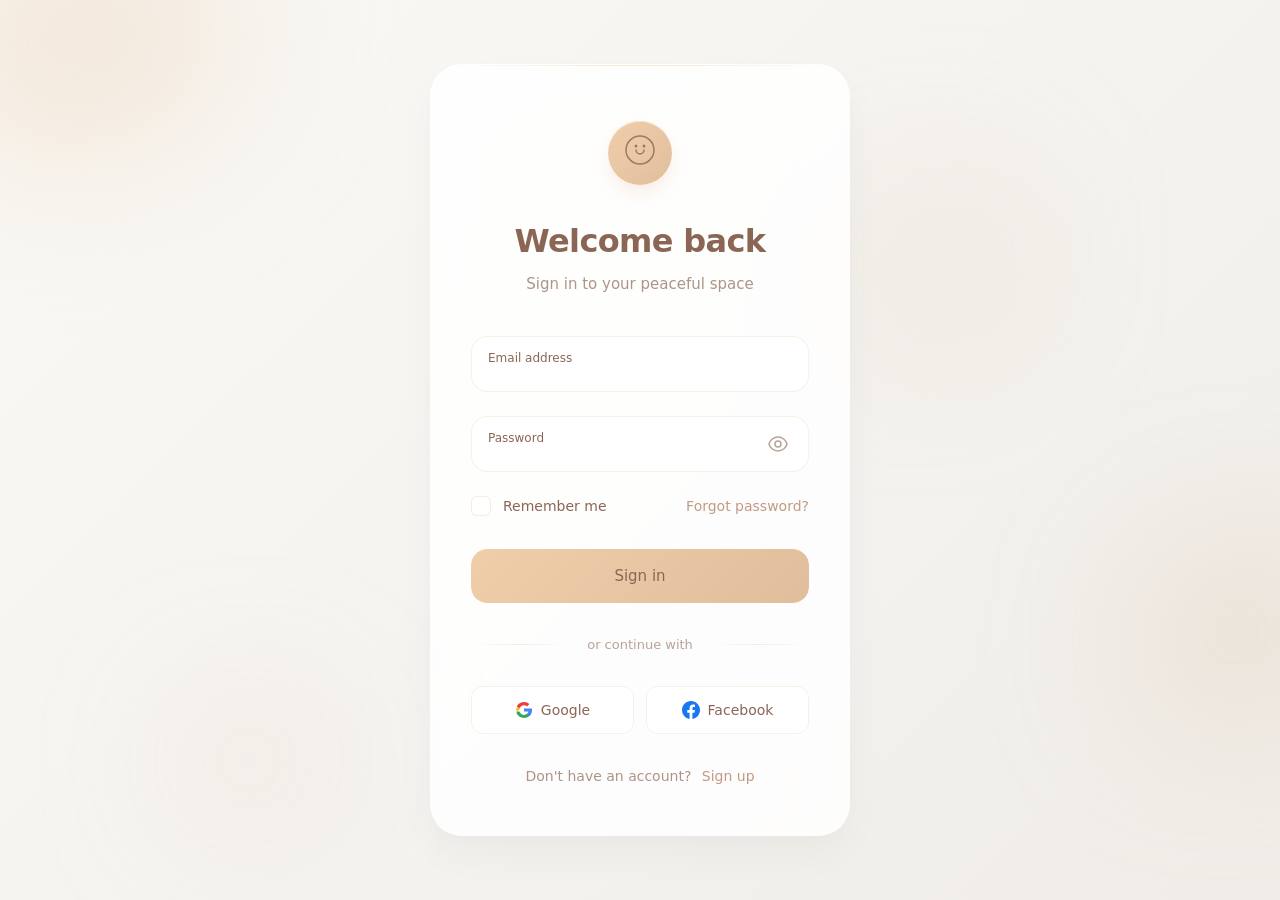
==== login/login.html @ d7a2d913 "Rename index.html to login.html" ====
<!DOCTYPE html>
<html lang="en">
<head>
    <meta charset="UTF-8">
    <meta name="viewport" content="width=device-width, initial-scale=1.0">
    <title>Soft Minimalism Login</title>
    <meta name="description" content="Warm minimalism login form with organic curves and gentle press feedback.">
    <meta name="author" content="Aigars Silkalns / Colorlib">
    <link rel="canonical" href="https://puikinsh.github.io/login-forms/forms/soft-minimalism/">
    <link rel="icon" type="image/svg+xml" href="data:image/svg+xml,<svg xmlns='http://www.w3.org/2000/svg' viewBox='0 0 100 100'><circle cx='50' cy='50' r='48' fill='%236366f1'/><text x='50' y='68' font-size='60' text-anchor='middle' fill='white' font-family='system-ui,sans-serif'>L</text></svg>">
    <meta property="og:type" content="website">
    <meta property="og:title" content="Soft Minimalism Login Form">
    <meta property="og:description" content="Warm minimalism login form with organic curves and gentle press feedback.">
    <meta property="og:url" content="https://puikinsh.github.io/login-forms/forms/soft-minimalism/">
    <meta property="og:image" content="https://puikinsh.github.io/login-forms/assets/screenshots/soft-minimalism.png">
    <meta name="twitter:card" content="summary_large_image">
    <meta name="twitter:title" content="Soft Minimalism Login Form">
    <meta name="twitter:description" content="Warm minimalism login form with organic curves and gentle press feedback.">
    <meta name="twitter:image" content="https://puikinsh.github.io/login-forms/assets/screenshots/soft-minimalism.png">
    <link rel="stylesheet" href="style.css">
</head>
<body>
    <div class="soft-background">
        <div class="floating-shapes">
            <div class="soft-blob blob-1"></div>
            <div class="soft-blob blob-2"></div>
            <div class="soft-blob blob-3"></div>
            <div class="soft-blob blob-4"></div>
        </div>
    </div>

    <div class="login-container">
        <div class="soft-card">
            <div class="comfort-header">
                <div class="gentle-logo">
                    <div class="logo-circle">
                        <div class="comfort-icon">
                            <svg width="32" height="32" viewBox="0 0 32 32" fill="none">
                                <path d="M16 2C8.3 2 2 8.3 2 16s6.3 14 14 14 14-6.3 14-14S23.7 2 16 2z" fill="none" stroke="currentColor" stroke-width="1.5"/>
                                <path d="M12 16a4 4 0 108 0" stroke="currentColor" stroke-width="1.5" stroke-linecap="round"/>
                                <circle cx="12" cy="12" r="1.5" fill="currentColor"/>
                                <circle cx="20" cy="12" r="1.5" fill="currentColor"/>
                            </svg>
                        </div>
                        <div class="gentle-glow"></div>
                    </div>
                </div>
                <h1 class="comfort-title">Welcome back</h1>
                <p class="gentle-subtitle">Sign in to your peaceful space</p>
            </div>
            
            <form class="comfort-form" id="loginForm" novalidate>
                <div class="soft-field">
                    <div class="field-container">
                        <input type="email" id="email" name="email" required autocomplete="email">
                        <label for="email">Email address</label>
                        <div class="field-accent"></div>
                    </div>
                    <span class="gentle-error" id="emailError"></span>
                </div>

                <div class="soft-field">
                    <div class="field-container">
                        <input type="password" id="password" name="password" required autocomplete="current-password">
                        <label for="password">Password</label>
                        <button type="button" class="gentle-toggle" id="passwordToggle" aria-label="Toggle password visibility">
                            <div class="toggle-icon">
                                <svg class="eye-open" width="20" height="20" viewBox="0 0 20 20" fill="none">
                                    <path d="M10 3c-4.5 0-8.3 3.8-9 7 .7 3.2 4.5 7 9 7s8.3-3.8 9-7c-.7-3.2-4.5-7-9-7z" stroke="currentColor" stroke-width="1.5" fill="none"/>
                                    <circle cx="10" cy="10" r="3" stroke="currentColor" stroke-width="1.5" fill="none"/>
                                </svg>
                                <svg class="eye-closed" width="20" height="20" viewBox="0 0 20 20" fill="none">
                                    <path d="M3 3l14 14M8.5 8.5a3 3 0 004 4m2.5-2.5C15 10 12.5 7 10 7c-.5 0-1 .1-1.5.3M10 13c-2.5 0-4.5-2-5-3 .3-.6.7-1.2 1.2-1.7" stroke="currentColor" stroke-width="1.5" stroke-linecap="round" stroke-linejoin="round"/>
                                </svg>
                            </div>
                        </button>
                        <div class="field-accent"></div>
                    </div>
                    <span class="gentle-error" id="passwordError"></span>
                </div>

                <div class="comfort-options">
                    <label class="gentle-checkbox">
                        <input type="checkbox" id="remember" name="remember">
                        <span class="checkbox-soft">
                            <div class="check-circle"></div>
                            <svg class="check-mark" width="12" height="10" viewBox="0 0 12 10" fill="none">
                                <path d="M1 5l3 3 7-7" stroke="currentColor" stroke-width="2" stroke-linecap="round" stroke-linejoin="round"/>
                            </svg>
                        </span>
                        <span class="checkbox-text">Remember me</span>
                    </label>
                    <a href="#" class="comfort-link">Forgot password?</a>
                </div>

                <button type="submit" class="comfort-button">
                    <div class="button-background"></div>
                    <span class="button-text">Sign in</span>
                    <div class="button-loader">
                        <div class="gentle-spinner">
                            <div class="spinner-circle"></div>
                        </div>
                    </div>
                    <div class="button-glow"></div>
                </button>
            </form>

            <div class="gentle-divider">
                <div class="divider-line"></div>
                <span class="divider-text">or continue with</span>
                <div class="divider-line"></div>
            </div>

            <div class="comfort-social">
                <button type="button" class="social-soft">
                    <div class="social-background"></div>
                    <svg width="18" height="18" viewBox="0 0 18 18" fill="none">
                        <path d="M9 7.4v3.2h4.6c-.2 1-.8 1.8-1.6 2.4v2h2.6c1.5-1.4 2.4-3.4 2.4-5.8 0-.6 0-1.1-.1-1.6H9z" fill="#4285F4"/>
                        <path d="M9 17c2.2 0 4-0.7 5.4-1.9l-2.6-2c-.7.5-1.6.8-2.8.8-2.1 0-3.9-1.4-4.6-3.4H1.7v2.1C3.1 15.2 5.8 17 9 17z" fill="#34A853"/>
                        <path d="M4.4 10.5c-.2-.5-.2-1.1 0-1.6V6.8H1.7c-.6 1.2-.6 2.6 0 3.8l2.7-2.1z" fill="#FBBC04"/>
                        <path d="M9 4.2c1.2 0 2.3.4 3.1 1.2l2.3-2.3C12.9 1.8 11.1 1 9 1 5.8 1 3.1 2.8 1.7 5.4l2.7 2.1C5.1 5.6 6.9 4.2 9 4.2z" fill="#EA4335"/>
                    </svg>
                    <span>Google</span>
                    <div class="social-glow"></div>
                </button>
                
                <button type="button" class="social-soft">
                    <div class="social-background"></div>
                    <svg width="18" height="18" viewBox="0 0 18 18" fill="#1877F2">
                        <path d="M18 9C18 4.03 13.97 0 9 0S0 4.03 0 9c0 4.49 3.29 8.21 7.59 9v-6.37H5.31V9h2.28V7.02c0-2.25 1.34-3.49 3.39-3.49.98 0 2.01.18 2.01.18v2.21h-1.13c-1.11 0-1.46.69-1.46 1.4V9h2.49l-.4 2.63H10.4V18C14.71 17.21 18 13.49 18 9z"/>
                    </svg>
                    <span>Facebook</span>
                    <div class="social-glow"></div>
                </button>
            </div>

            <div class="comfort-signup">
                <span class="signup-text">Don't have an account?</span>
                <a href="#" class="comfort-link signup-link">Sign up</a>
            </div>

            <div class="gentle-success" id="successMessage">
                <div class="success-bloom">
                    <div class="bloom-rings">
                        <div class="bloom-ring ring-1"></div>
                        <div class="bloom-ring ring-2"></div>
                        <div class="bloom-ring ring-3"></div>
                    </div>
                    <div class="success-icon">
                        <svg width="28" height="28" viewBox="0 0 28 28" fill="none">
                            <path d="M8 14l5 5 11-11" stroke="currentColor" stroke-width="2.5" stroke-linecap="round" stroke-linejoin="round"/>
                        </svg>
                    </div>
                </div>
                <h3 class="success-title">Welcome!</h3>
                <p class="success-desc">Taking you to your dashboard...</p>
            </div>
        </div>
    </div>

    <script src="../../shared/js/form-utils.js"></script>
    <script src="script.js"></script>
  
</body>
</html>
---- login/style.css ----
/* Soft Minimalism Login Form - Complete & Self-Contained */

* {
    margin: 0;
    padding: 0;
    box-sizing: border-box;
}

body {
    font-family: -apple-system, BlinkMacSystemFont, 'Segoe UI', Roboto, 'Inter', system-ui, sans-serif;
    background: linear-gradient(135deg, #faf9f6 0%, #f5f3f0 50%, #f0ede8 100%);
    min-height: 100vh;
    display: flex;
    align-items: center;
    justify-content: center;
    padding: 20px;
    line-height: 1.5;
    position: relative;
    overflow: hidden;
}

/* Soft Background */
.soft-background {
    position: fixed;
    top: 0;
    left: 0;
    width: 100%;
    height: 100%;
    z-index: 0;
    pointer-events: none;
}

.floating-shapes {
    position: absolute;
    width: 100%;
    height: 100%;
}

.soft-blob {
    position: absolute;
    border-radius: 50% 40% 60% 30%;
    background: linear-gradient(45deg, rgba(240, 206, 170, 0.4), rgba(224, 190, 156, 0.3));
    animation: softFloat 12s ease-in-out infinite;
    filter: blur(80px);
}

.blob-1 {
    width: 300px;
    height: 250px;
    top: -10%;
    left: -5%;
    animation-delay: 0s;
}

.blob-2 {
    width: 200px;
    height: 180px;
    top: 60%;
    right: -5%;
    animation-delay: -4s;
    background: linear-gradient(45deg, rgba(210, 180, 140, 0.3), rgba(195, 165, 125, 0.2));
}

.blob-3 {
    width: 180px;
    height: 160px;
    top: 20%;
    right: 20%;
    animation-delay: -8s;
    background: linear-gradient(45deg, rgba(230, 200, 160, 0.25), rgba(215, 185, 145, 0.2));
}

.blob-4 {
    width: 120px;
    height: 100px;
    bottom: 10%;
    left: 15%;
    animation-delay: -6s;
    background: linear-gradient(45deg, rgba(220, 190, 150, 0.3), rgba(205, 175, 135, 0.25));
}

@keyframes softFloat {
    0%, 100% {
        transform: translate(0, 0) rotate(0deg) scale(1);
        border-radius: 50% 40% 60% 30%;
    }
    25% {
        transform: translate(30px, -20px) rotate(90deg) scale(1.1);
        border-radius: 40% 60% 30% 50%;
    }
    50% {
        transform: translate(-20px, -30px) rotate(180deg) scale(0.9);
        border-radius: 60% 30% 50% 40%;
    }
    75% {
        transform: translate(-30px, 20px) rotate(270deg) scale(1.05);
        border-radius: 30% 50% 40% 60%;
    }
}

.login-container {
    width: 100%;
    max-width: 420px;
    position: relative;
    z-index: 1;
}

.soft-card {
    background: rgba(255, 255, 255, 0.85);
    -webkit-backdrop-filter: blur(20px);
    backdrop-filter: blur(20px);
    border-radius: 32px;
    padding: 48px 40px;
    box-shadow: 
        0 20px 40px rgba(0, 0, 0, 0.03),
        0 8px 24px rgba(0, 0, 0, 0.02),
        inset 0 1px 0 rgba(255, 255, 255, 0.8);
    border: 1px solid rgba(255, 255, 255, 0.4);
    position: relative;
    overflow: hidden;
}

.soft-card::before {
    content: '';
    position: absolute;
    top: 0;
    left: 0;
    right: 0;
    height: 1px;
    background: linear-gradient(90deg, transparent, rgba(240, 206, 170, 0.5), transparent);
}

.comfort-header {
    text-align: center;
    margin-bottom: 40px;
}

.gentle-logo {
    position: relative;
    width: 80px;
    height: 80px;
    margin: 0 auto 24px;
    display: flex;
    align-items: center;
    justify-content: center;
}

.logo-circle {
    position: relative;
    width: 64px;
    height: 64px;
    background: linear-gradient(135deg, #f0ceaa, #e0be9c);
    border-radius: 50%;
    display: flex;
    align-items: center;
    justify-content: center;
    box-shadow: 
        0 8px 16px rgba(240, 206, 170, 0.3),
        inset 0 1px 0 rgba(255, 255, 255, 0.4);
    animation: gentleBreathe 4s ease-in-out infinite;
}

@keyframes gentleBreathe {
    0%, 100% {
        transform: scale(1);
        box-shadow: 0 8px 16px rgba(240, 206, 170, 0.3), inset 0 1px 0 rgba(255, 255, 255, 0.4);
    }
    50% {
        transform: scale(1.05);
        box-shadow: 0 12px 20px rgba(240, 206, 170, 0.4), inset 0 1px 0 rgba(255, 255, 255, 0.6);
    }
}

.comfort-icon {
    color: rgba(139, 102, 85, 0.8);
    position: relative;
    z-index: 2;
}

.gentle-glow {
    position: absolute;
    top: 0;
    left: 0;
    width: 100%;
    height: 100%;
    background: radial-gradient(circle, rgba(240, 206, 170, 0.3) 0%, transparent 70%);
    border-radius: 50%;
    animation: glowPulse 3s ease-in-out infinite;
}

@keyframes glowPulse {
    0%, 100% { opacity: 0.6; transform: scale(1); }
    50% { opacity: 0.8; transform: scale(1.1); }
}

.comfort-title {
    color: #8b6655;
    font-size: 2rem;
    font-weight: 600;
    margin-bottom: 8px;
    letter-spacing: -0.02em;
}

.gentle-subtitle {
    color: rgba(139, 102, 85, 0.7);
    font-size: 15px;
    font-weight: 400;
}

/* Soft Form Fields */
.soft-field {
    position: relative;
    margin-bottom: 24px;
}

.field-container {
    position: relative;
    background: rgba(255, 255, 255, 0.7);
    border: 1.5px solid rgba(240, 206, 170, 0.3);
    border-radius: 16px;
    overflow: hidden;
    transition: all 0.3s ease;
}

.field-container:focus-within {
    border-color: #f0ceaa;
    box-shadow: 0 0 0 3px rgba(240, 206, 170, 0.1);
    background: rgba(255, 255, 255, 0.9);
}

.soft-field input {
    width: 100%;
    background: transparent;
    border: none;
    padding: 18px 16px;
    color: #8b6655;
    font-size: 15px;
    font-weight: 400;
    outline: none;
    position: relative;
    z-index: 2;
    font-family: inherit;
}

.soft-field input::placeholder {
    color: transparent;
}

.soft-field label {
    position: absolute;
    left: 16px;
    top: 50%;
    transform: translateY(-50%);
    color: rgba(139, 102, 85, 0.6);
    font-size: 15px;
    font-weight: 400;
    pointer-events: none;
    transition: all 0.3s ease;
    z-index: 3;
}

.soft-field input:focus + label,
.soft-field input:not(:placeholder-shown) + label {
    top: 12px;
    font-size: 12px;
    color: #8b6655;
    transform: translateY(0);
    font-weight: 500;
}

.field-accent {
    position: absolute;
    bottom: 0;
    left: 0;
    width: 0;
    height: 2px;
    background: linear-gradient(90deg, #f0ceaa, #e0be9c);
    transition: width 0.3s ease;
    border-radius: 2px;
}

.field-container:focus-within .field-accent {
    width: 100%;
}

/* Password Toggle */
.soft-field:has(.gentle-toggle) input {
    padding-right: 56px;
}

.gentle-toggle {
    position: absolute;
    right: 12px;
    top: 50%;
    transform: translateY(-50%);
    background: none;
    border: none;
    cursor: pointer;
    z-index: 4;
    padding: 8px;
    border-radius: 12px;
    transition: all 0.2s ease;
}

.toggle-icon {
    width: 20px;
    height: 20px;
    color: rgba(139, 102, 85, 0.6);
    transition: color 0.2s ease;
}

.gentle-toggle:hover {
    background: rgba(240, 206, 170, 0.1);
}

.gentle-toggle:hover .toggle-icon {
    color: #8b6655;
}

.eye-closed {
    display: none;
}

.gentle-toggle.toggle-active .eye-open {
    display: none;
}

.gentle-toggle.toggle-active .eye-closed {
    display: block;
}

/* Comfort Options */
.comfort-options {
    display: flex;
    justify-content: space-between;
    align-items: center;
    margin-bottom: 32px;
    flex-wrap: wrap;
    gap: 16px;
}

.gentle-checkbox {
    display: flex;
    align-items: center;
    cursor: pointer;
    font-size: 14px;
    color: #8b6655;
    font-weight: 400;
}

.gentle-checkbox input[type="checkbox"] {
    display: none;
}

.checkbox-soft {
    width: 20px;
    height: 20px;
    margin-right: 12px;
    position: relative;
    display: flex;
    align-items: center;
    justify-content: center;
}

.check-circle {
    width: 100%;
    height: 100%;
    border: 1.5px solid rgba(240, 206, 170, 0.4);
    border-radius: 6px;
    background: rgba(255, 255, 255, 0.8);
    transition: all 0.3s ease;
    position: absolute;
}

.check-mark {
    color: transparent;
    transition: color 0.3s ease;
    position: relative;
    z-index: 1;
}

.gentle-checkbox input[type="checkbox"]:checked + .checkbox-soft .check-circle {
    background: linear-gradient(135deg, #f0ceaa, #e0be9c);
    border-color: #f0ceaa;
    box-shadow: 0 2px 4px rgba(240, 206, 170, 0.3);
}

.gentle-checkbox input[type="checkbox"]:checked + .checkbox-soft .check-mark {
    color: #8b6655;
}

.comfort-link {
    color: #c19a82;
    text-decoration: none;
    font-size: 14px;
    font-weight: 500;
    transition: all 0.2s ease;
    position: relative;
}

.comfort-link::after {
    content: '';
    position: absolute;
    bottom: -2px;
    left: 0;
    width: 0;
    height: 1px;
    background: #c19a82;
    transition: width 0.3s ease;
}

.comfort-link:hover::after {
    width: 100%;
}

.comfort-link:hover {
    color: #8b6655;
}

/* Comfort Button */
.comfort-button {
    width: 100%;
    background: transparent;
    color: #8b6655;
    border: none;
    border-radius: 16px;
    padding: 0;
    cursor: pointer;
    font-family: inherit;
    font-size: 15px;
    font-weight: 500;
    position: relative;
    margin-bottom: 32px;
    overflow: hidden;
    min-height: 54px;
    display: flex;
    align-items: center;
    justify-content: center;
    transition: all 0.3s ease;
}

.button-background {
    position: absolute;
    top: 0;
    left: 0;
    right: 0;
    bottom: 0;
    background: linear-gradient(135deg, #f0ceaa 0%, #e0be9c 100%);
    transition: all 0.3s ease;
    border-radius: 16px;
}

.comfort-button:hover {
    transform: translateY(-1px);
}

.comfort-button:hover .button-background {
    background: linear-gradient(135deg, #ebc49a 0%, #dbb88c 100%);
    box-shadow: 0 8px 16px rgba(240, 206, 170, 0.4);
}

.comfort-button:active {
    transform: translateY(0);
}

.button-text {
    position: relative;
    z-index: 2;
    transition: opacity 0.3s ease;
}

.button-loader {
    position: absolute;
    z-index: 2;
    opacity: 0;
    transition: opacity 0.3s ease;
}

.gentle-spinner {
    width: 20px;
    height: 20px;
    position: relative;
}

.spinner-circle {
    width: 100%;
    height: 100%;
    border: 2px solid rgba(139, 102, 85, 0.2);
    border-top: 2px solid #8b6655;
    border-radius: 50%;
    animation: gentleSpin 1s linear infinite;
}

@keyframes gentleSpin {
    0% { transform: rotate(0deg); }
    100% { transform: rotate(360deg); }
}

.comfort-button.loading .button-text {
    opacity: 0;
}

.comfort-button.loading .button-loader {
    opacity: 1;
}

.button-glow {
    position: absolute;
    top: -2px;
    left: -2px;
    right: -2px;
    bottom: -2px;
    background: linear-gradient(135deg, #f0ceaa, #e0be9c);
    border-radius: 18px;
    opacity: 0;
    filter: blur(8px);
    transition: opacity 0.3s ease;
    z-index: -1;
}

.comfort-button:hover .button-glow {
    opacity: 0.4;
}

/* Gentle Divider */
.gentle-divider {
    display: flex;
    align-items: center;
    margin: 32px 0;
    gap: 16px;
}

.divider-line {
    flex: 1;
    height: 1px;
    background: linear-gradient(90deg, transparent, rgba(240, 206, 170, 0.4), transparent);
}

.divider-text {
    color: rgba(139, 102, 85, 0.6);
    font-size: 13px;
    font-weight: 400;
}

/* Comfort Social */
.comfort-social {
    display: flex;
    gap: 12px;
    margin-bottom: 32px;
}

.social-soft {
    flex: 1;
    background: transparent;
    color: #8b6655;
    border: 1.5px solid rgba(240, 206, 170, 0.3);
    border-radius: 12px;
    padding: 0;
    cursor: pointer;
    font-family: inherit;
    font-size: 14px;
    font-weight: 400;
    display: flex;
    align-items: center;
    justify-content: center;
    gap: 8px;
    transition: all 0.3s ease;
    min-height: 48px;
    position: relative;
    overflow: hidden;
}

.social-background {
    position: absolute;
    top: 0;
    left: 0;
    right: 0;
    bottom: 0;
    background: rgba(255, 255, 255, 0.7);
    transition: all 0.3s ease;
}

.social-soft:hover {
    border-color: #f0ceaa;
    transform: translateY(-1px);
}

.social-soft:hover .social-background {
    background: rgba(240, 206, 170, 0.1);
}

.social-soft span,
.social-soft svg {
    position: relative;
    z-index: 2;
}

.social-glow {
    position: absolute;
    top: -1px;
    left: -1px;
    right: -1px;
    bottom: -1px;
    background: rgba(240, 206, 170, 0.3);
    border-radius: 13px;
    opacity: 0;
    filter: blur(6px);
    transition: opacity 0.3s ease;
    z-index: 0;
}

.social-soft:hover .social-glow {
    opacity: 1;
}

/* Comfort Signup */
.comfort-signup {
    text-align: center;
    font-size: 14px;
    color: rgba(139, 102, 85, 0.7);
}

.signup-text {
    margin-right: 6px;
}

.signup-link {
    font-weight: 500;
}

/* Gentle Error */
.gentle-error {
    color: #d97757;
    font-size: 13px;
    font-weight: 400;
    margin-top: 6px;
    opacity: 0;
    transform: translateY(-4px);
    transition: all 0.3s ease;
    position: relative;
    z-index: 5;
}

.gentle-error.show {
    opacity: 1;
    transform: translateY(0);
}

.soft-field.error .field-container {
    border-color: #d97757;
    background: rgba(217, 119, 87, 0.05);
}

.soft-field.error label {
    color: #d97757;
}

/* Gentle Success */
.gentle-success {
    display: none;
    text-align: center;
    padding: 40px 20px;
    opacity: 0;
    transform: translateY(20px);
    transition: all 0.4s ease;
}

.gentle-success.show {
    display: block;
    opacity: 1;
    transform: translateY(0);
}

.success-bloom {
    position: relative;
    width: 100px;
    height: 100px;
    margin: 0 auto 24px;
    display: flex;
    align-items: center;
    justify-content: center;
}

.bloom-rings {
    position: absolute;
    top: 0;
    left: 0;
    width: 100%;
    height: 100%;
}

.bloom-ring {
    position: absolute;
    border: 2px solid #f0ceaa;
    border-radius: 50%;
    animation: bloomExpand 1.2s ease-out forwards;
    opacity: 0;
}

.ring-1 {
    width: 60px;
    height: 60px;
    top: 20px;
    left: 20px;
    animation-delay: 0s;
}

.ring-2 {
    width: 80px;
    height: 80px;
    top: 10px;
    left: 10px;
    animation-delay: 0.2s;
}

.ring-3 {
    width: 100px;
    height: 100px;
    top: 0;
    left: 0;
    animation-delay: 0.4s;
}

@keyframes bloomExpand {
    0% { opacity: 0; transform: scale(0); }
    50% { opacity: 1; transform: scale(1.1); }
    100% { opacity: 0.6; transform: scale(1); }
}

.success-icon {
    position: relative;
    z-index: 2;
    color: #8b6655;
    animation: iconBloom 0.6s ease-out 0.6s forwards;
    opacity: 0;
}

@keyframes iconBloom {
    0% { opacity: 0; transform: scale(0); }
    100% { opacity: 1; transform: scale(1); }
}

.success-title {
    color: #8b6655;
    font-size: 1.25rem;
    font-weight: 600;
    margin-bottom: 8px;
    letter-spacing: -0.01em;
}

.success-desc {
    color: rgba(139, 102, 85, 0.7);
    font-size: 14px;
    font-weight: 400;
}

/* Mobile Responsive */
@media (max-width: 480px) {
    body {
        padding: 16px;
    }
    
    .soft-card {
        padding: 36px 28px;
        border-radius: 24px;
    }
    
    .comfort-title {
        font-size: 1.75rem;
    }
    
    .gentle-logo {
        width: 64px;
        height: 64px;
    }
    
    .logo-circle {
        width: 52px;
        height: 52px;
    }
    
    .comfort-options {
        flex-direction: column;
        align-items: flex-start;
        gap: 16px;
    }
    
    .comfort-social {
        flex-direction: column;
    }
    
    .floating-shapes {
        opacity: 0.5;
    }
    
    .soft-blob {
        filter: blur(60px);
    }
}
/* === Accessibility: keyboard focus indicators === */
/* Restores visible focus rings for keyboard users without affecting mouse interaction. */
:focus-visible {
    outline: 2px solid currentColor;
    outline-offset: 2px;
    border-radius: 4px;
}

/* Reduced motion: respect user preference. Animations defined per form will tone down. */
@media (prefers-reduced-motion: reduce) {
    *, *::before, *::after {
        animation-duration: 0.01ms !important;
        animation-iteration-count: 1 !important;
        transition-duration: 0.01ms !important;
        scroll-behavior: auto !important;
    }
}
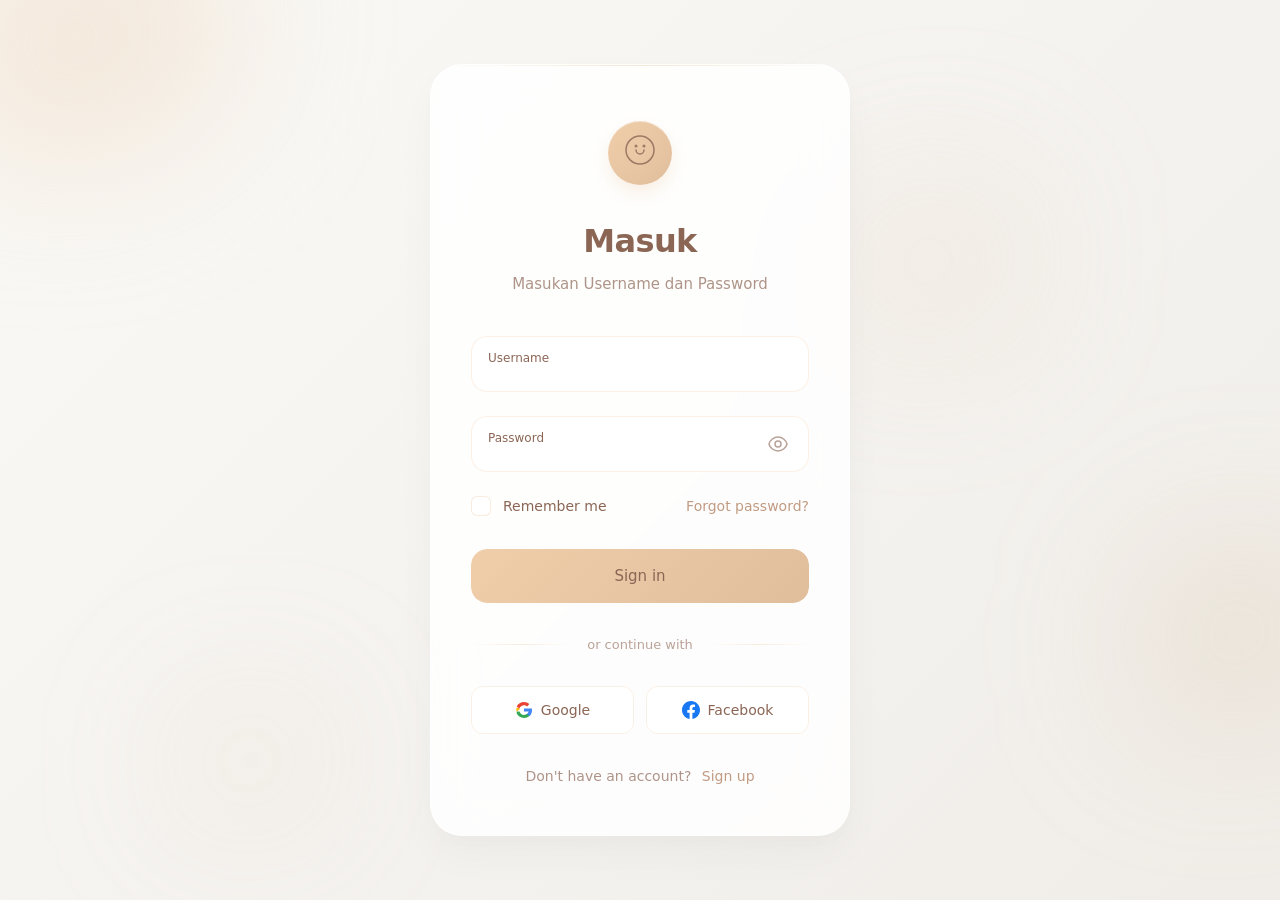
==== commit 879bb333: "Update login.html" ====
--- a/login/login.html
+++ b/login/login.html
@@ -3,7 +3,7 @@
 <head>
     <meta charset="UTF-8">
     <meta name="viewport" content="width=device-width, initial-scale=1.0">
-    <title>Soft Minimalism Login</title>
+    <title>Masuk Web</title>
     <meta name="description" content="Warm minimalism login form with organic curves and gentle press feedback.">
     <meta name="author" content="Aigars Silkalns / Colorlib">
     <link rel="canonical" href="https://puikinsh.github.io/login-forms/forms/soft-minimalism/">
@@ -45,15 +45,15 @@
                         <div class="gentle-glow"></div>
                     </div>
                 </div>
-                <h1 class="comfort-title">Welcome back</h1>
-                <p class="gentle-subtitle">Sign in to your peaceful space</p>
+                <h1 class="comfort-title">Masuk</h1>
+                <p class="gentle-subtitle">Masukan Username dan Password</p>
             </div>
             
             <form class="comfort-form" id="loginForm" novalidate>
                 <div class="soft-field">
                     <div class="field-container">
                         <input type="email" id="email" name="email" required autocomplete="email">
-                        <label for="email">Email address</label>
+                        <label for="email">Username</label>
                         <div class="field-accent"></div>
                     </div>
                     <span class="gentle-error" id="emailError"></span>
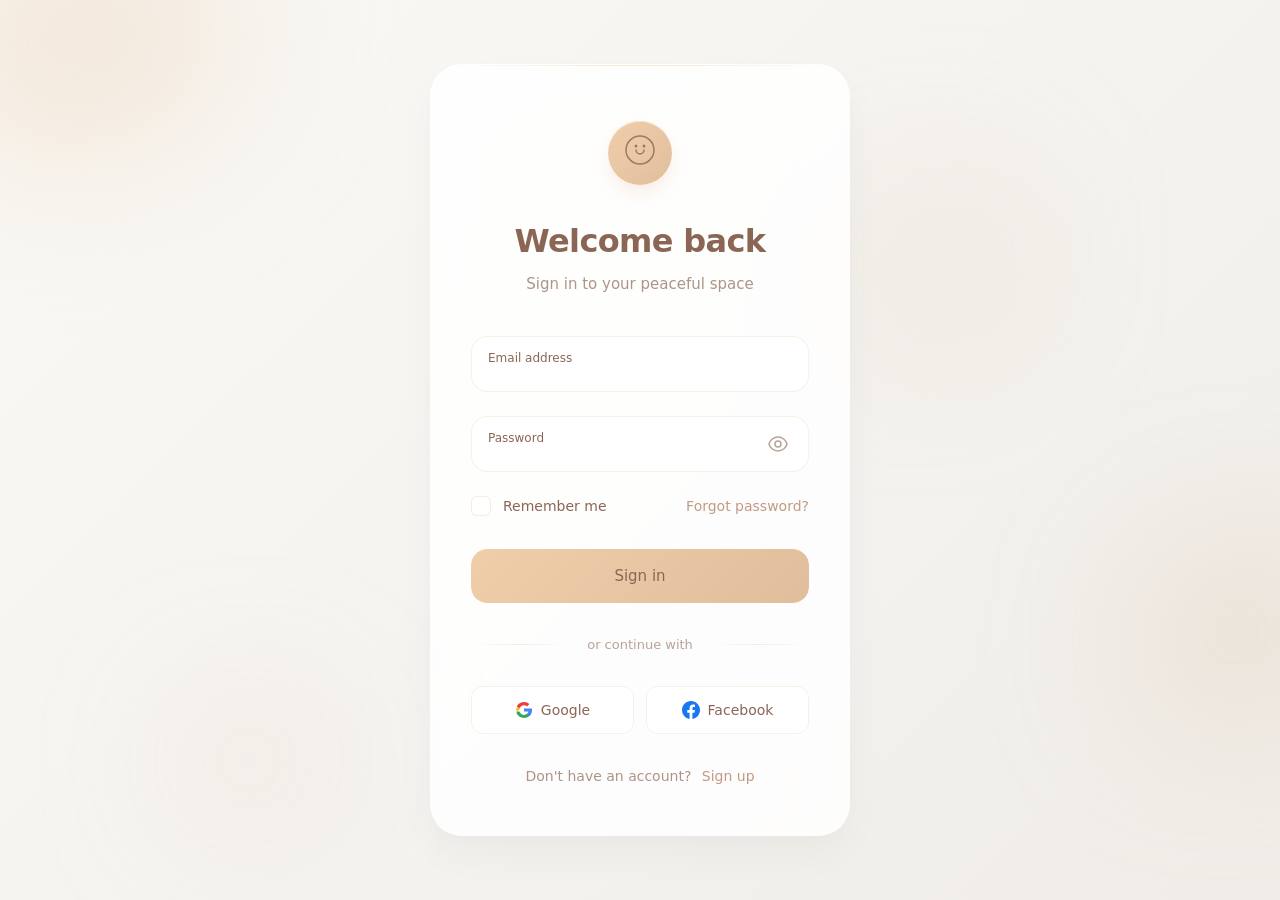
==== commit 6a65b433: "Update login.html" ====
--- a/login/login.html
+++ b/login/login.html
@@ -3,7 +3,7 @@
 <head>
     <meta charset="UTF-8">
     <meta name="viewport" content="width=device-width, initial-scale=1.0">
-    <title>Masuk Web</title>
+    <title>Soft Minimalism Login</title>
     <meta name="description" content="Warm minimalism login form with organic curves and gentle press feedback.">
     <meta name="author" content="Aigars Silkalns / Colorlib">
     <link rel="canonical" href="https://puikinsh.github.io/login-forms/forms/soft-minimalism/">
@@ -45,15 +45,15 @@
                         <div class="gentle-glow"></div>
                     </div>
                 </div>
-                <h1 class="comfort-title">Masuk</h1>
-                <p class="gentle-subtitle">Masukan Username dan Password</p>
+                <h1 class="comfort-title">Welcome back</h1>
+                <p class="gentle-subtitle">Sign in to your peaceful space</p>
             </div>
             
             <form class="comfort-form" id="loginForm" novalidate>
                 <div class="soft-field">
                     <div class="field-container">
                         <input type="email" id="email" name="email" required autocomplete="email">
-                        <label for="email">Username</label>
+                        <label for="email">Email address</label>
                         <div class="field-accent"></div>
                     </div>
                     <span class="gentle-error" id="emailError"></span>
@@ -160,6 +160,5 @@
 
     <script src="../../shared/js/form-utils.js"></script>
     <script src="script.js"></script>
-  
 </body>
 </html>
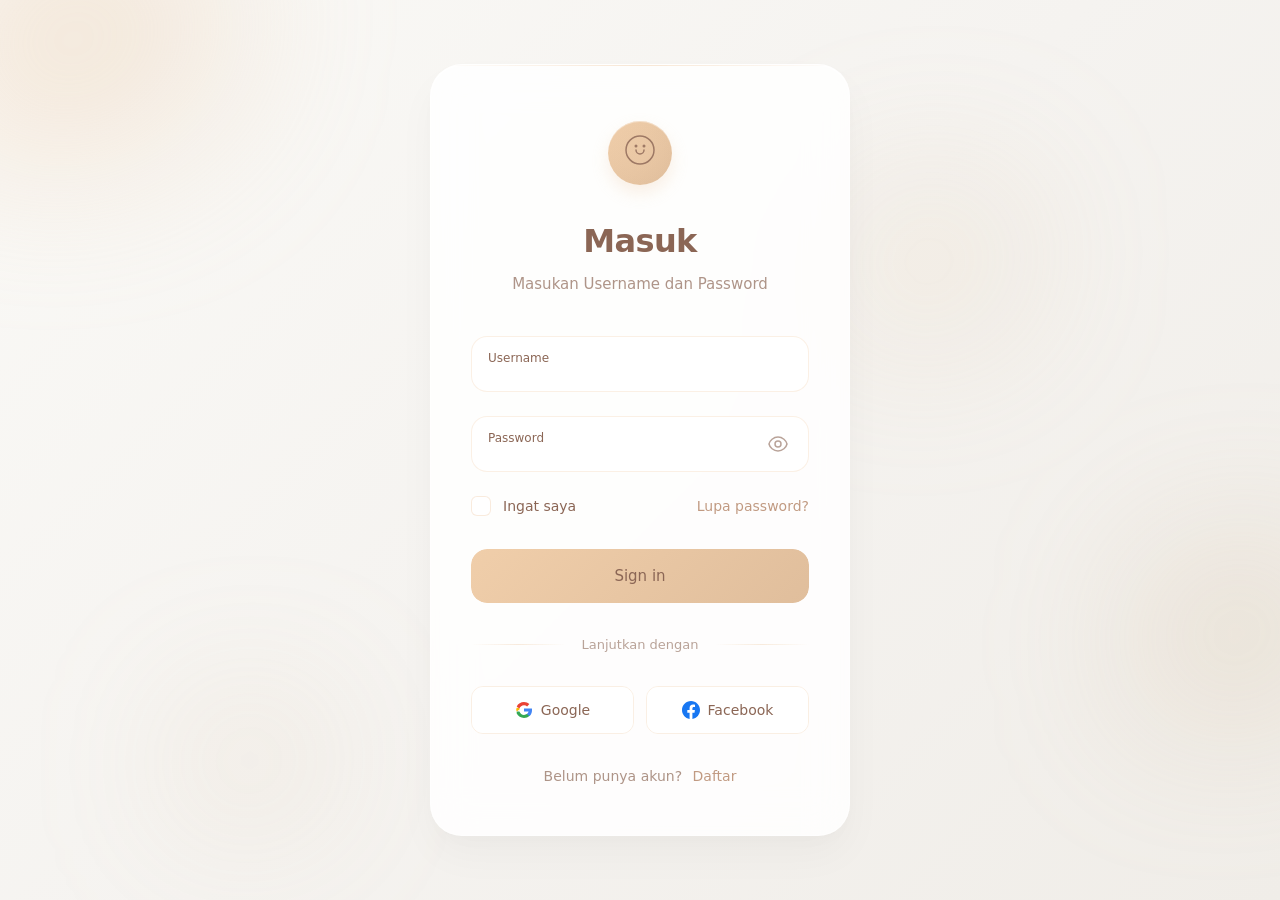
==== commit e1faa03c: "Update login.html" ====
--- a/login/login.html
+++ b/login/login.html
@@ -3,7 +3,7 @@
 <head>
     <meta charset="UTF-8">
     <meta name="viewport" content="width=device-width, initial-scale=1.0">
-    <title>Soft Minimalism Login</title>
+    <title>Maula Web Masuk</title>
     <meta name="description" content="Warm minimalism login form with organic curves and gentle press feedback.">
     <meta name="author" content="Aigars Silkalns / Colorlib">
     <link rel="canonical" href="https://puikinsh.github.io/login-forms/forms/soft-minimalism/">
@@ -45,20 +45,68 @@
                         <div class="gentle-glow"></div>
                     </div>
                 </div>
-                <h1 class="comfort-title">Welcome back</h1>
-                <p class="gentle-subtitle">Sign in to your peaceful space</p>
+                <h1 class="comfort-title">Masuk</h1>
+                <p class="gentle-subtitle">Masukan Username dan Password</p>
             </div>
             
             <form class="comfort-form" id="loginForm" novalidate>
                 <div class="soft-field">
                     <div class="field-container">
-                        <input type="email" id="email" name="email" required autocomplete="email">
-                        <label for="email">Email address</label>
+                        <input type="username" id="username" name="username" required autocomplete="username">
+                        <label for="email">Username</label>
                         <div class="field-accent"></div>
                     </div>
-                    <span class="gentle-error" id="emailError"></span>
-                </div>
-
+                    <span class="gentle-error" id="usernameError"></span>
+                </div>
+
+
+                   <script>
+
+        document.getElementById("loginForm").addEventListener("submit", function(e) {
+
+            e.preventDefault(); 
+
+
+
+            const usernameInput = document.getElementById("username").value.trim();
+
+            const passwordInput = document.getElementById("password").value.trim();
+
+
+
+            const alertBox = document.getElementById("alertBox");
+
+               if (usernameInput === "heri" && passwordInput === "123") {
+
+                
+
+                alert("Masuk Sukses! Selamat datang heri.");
+
+                localStorage.setItem("username", usernameInput);
+
+                window.location.href = "../index.html";
+
+                } else {
+
+                alertBox.innerText = "Username atau Password salah, silahkan coba lagi";
+
+                alertBox.style.display = "block";
+
+
+
+                setTimeout(() => {
+
+                    alertBox.style.display = "none";
+
+                }, 3000);
+
+            }
+
+        });
+
+    </script>
+
+                
                 <div class="soft-field">
                     <div class="field-container">
                         <input type="password" id="password" name="password" required autocomplete="current-password">
@@ -88,9 +136,9 @@
                                 <path d="M1 5l3 3 7-7" stroke="currentColor" stroke-width="2" stroke-linecap="round" stroke-linejoin="round"/>
                             </svg>
                         </span>
-                        <span class="checkbox-text">Remember me</span>
+                        <span class="checkbox-text">Ingat saya</span>
                     </label>
-                    <a href="#" class="comfort-link">Forgot password?</a>
+                    <a href="#" class="comfort-link">Lupa password?</a>
                 </div>
 
                 <button type="submit" class="comfort-button">
@@ -107,7 +155,7 @@
 
             <div class="gentle-divider">
                 <div class="divider-line"></div>
-                <span class="divider-text">or continue with</span>
+                <span class="divider-text">Lanjutkan dengan</span>
                 <div class="divider-line"></div>
             </div>
 
@@ -135,8 +183,8 @@
             </div>
 
             <div class="comfort-signup">
-                <span class="signup-text">Don't have an account?</span>
-                <a href="#" class="comfort-link signup-link">Sign up</a>
+                <span class="signup-text">Belum punya akun?</span>
+                <a href="register.html" class="comfort-link signup-link">Daftar</a>
             </div>
 
             <div class="gentle-success" id="successMessage">
@@ -152,8 +200,8 @@
                         </svg>
                     </div>
                 </div>
-                <h3 class="success-title">Welcome!</h3>
-                <p class="success-desc">Taking you to your dashboard...</p>
+                <h3 class="success-title">Holaa!</h3>
+                <p class="success-desc">Menuju website...</p>
             </div>
         </div>
     </div>
